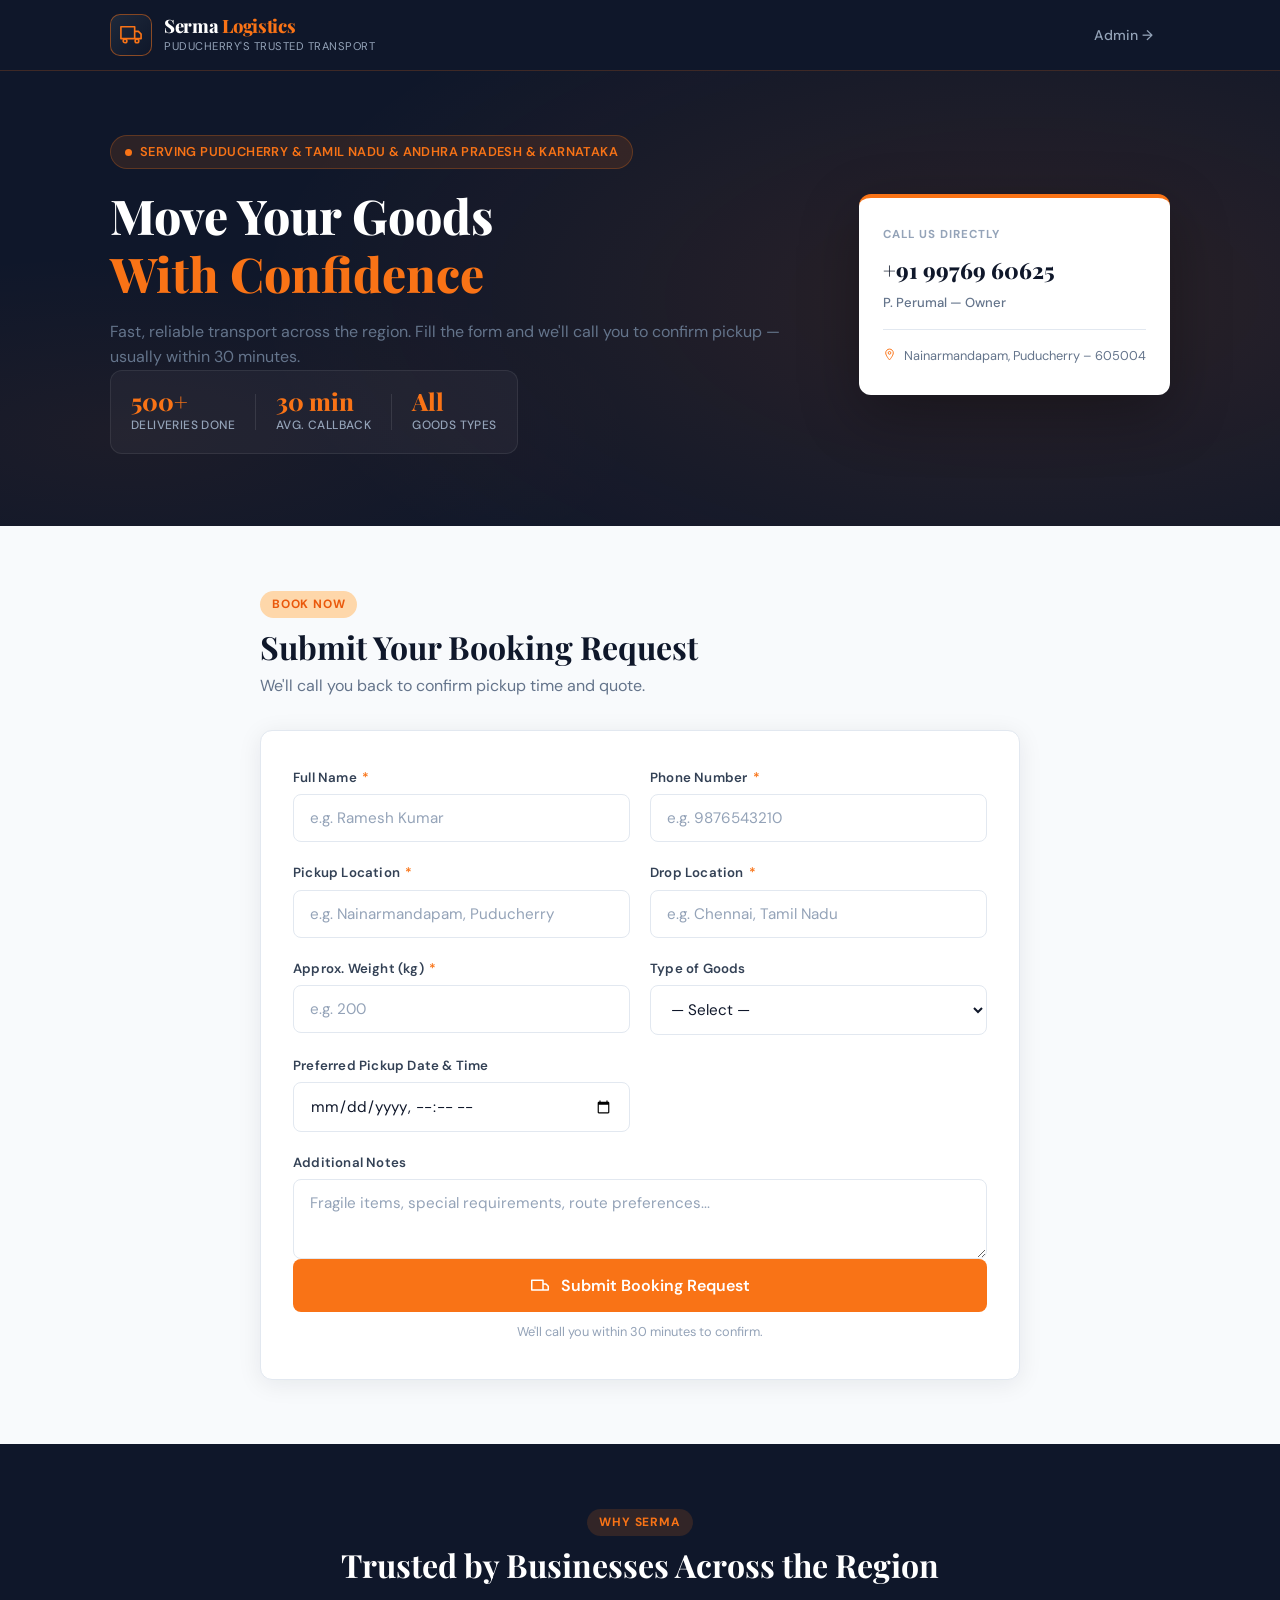
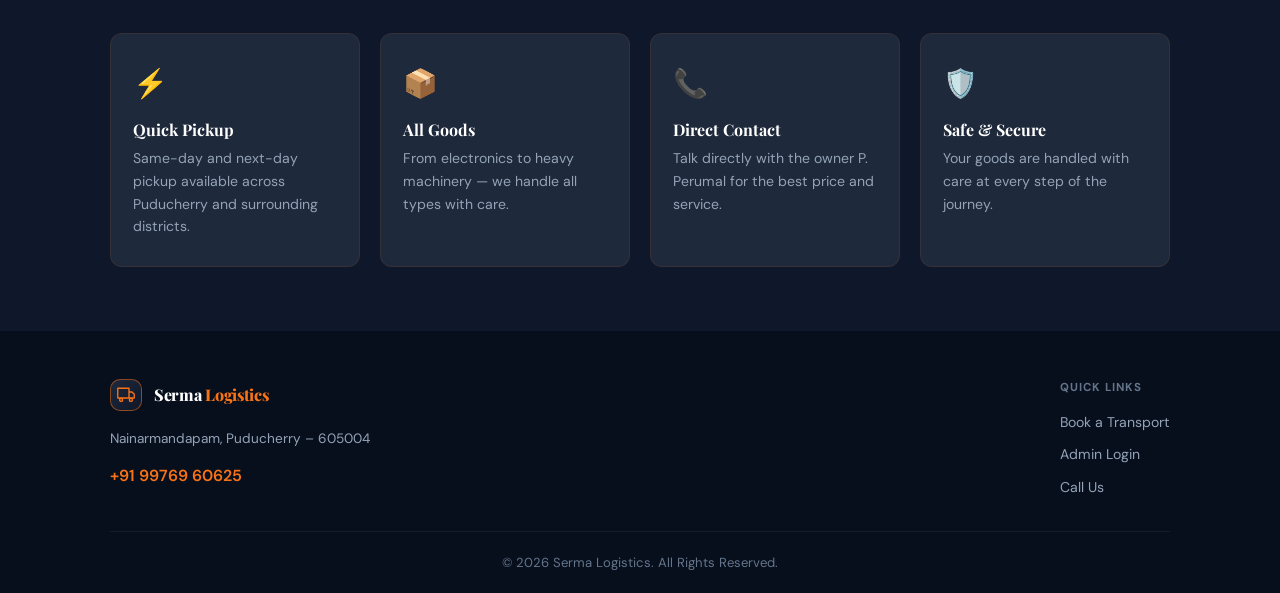
==== src/main/resources/static/index.html @ 6044b78f "initial commit" ====
<!DOCTYPE html>
<html lang="en">
<head>
  <meta charset="UTF-8" />
  <meta name="viewport" content="width=device-width, initial-scale=1.0" />
  <title>Serma Logistics — Book Your Transport</title>
  <link rel="stylesheet" href="style.css" />
  <link rel="preconnect" href="https://fonts.googleapis.com">
  <link href="https://fonts.googleapis.com/css2?family=Playfair+Display:wght@700;800&family=DM+Sans:wght@300;400;500;600&display=swap" rel="stylesheet">
</head>
<body>

  <!-- ─── Navbar ──────────────────────────────────────────────── -->
  <nav class="navbar">
    <div class="container">
      <a href="index.html" class="navbar-brand">
        <div class="logo-icon">
          <svg width="22" height="22" viewBox="0 0 24 24" fill="none">
            <path d="M1 3h15v13H1zM16 8h4l3 3v5h-7V8z" stroke="#F97316" stroke-width="1.8" stroke-linejoin="round"/>
            <circle cx="5.5" cy="18.5" r="2" stroke="#F97316" stroke-width="1.8"/>
            <circle cx="18.5" cy="18.5" r="2" stroke="#F97316" stroke-width="1.8"/>
          </svg>
        </div>
        <div class="brand-wrap">
          <div class="brand-name">Serma <span>Logistics</span></div>
          <div class="brand-tagline">Puducherry's Trusted Transport</div>
        </div>
      </a>
      <a href="admin-login.html" class="navbar-link">Admin →</a>
    </div>
  </nav>

  <!-- ─── Hero ────────────────────────────────────────────────── -->
  <section class="hero">
    <div class="hero-bg-pattern"></div>
    <div class="container hero-inner">
      <div class="hero-content">
        <div class="hero-badge">
          <span class="badge-dot"></span> Serving Puducherry & Tamil Nadu & Andhra Pradesh & Karnataka
        </div>
        <h1>Move Your Goods<br><span>With Confidence</span></h1>
        <p>Fast, reliable transport across the region. Fill the form and we'll call you to confirm pickup — usually within 30 minutes.</p>
        <div class="hero-stats">
          <div class="stat"><div class="stat-n">500+</div><div class="stat-l">Deliveries Done</div></div>
          <div class="stat-div"></div>
          <div class="stat"><div class="stat-n">30 min</div><div class="stat-l">Avg. Callback</div></div>
          <div class="stat-div"></div>
          <div class="stat"><div class="stat-n">All</div><div class="stat-l">Goods Types</div></div>
        </div>
      </div>
      <div class="hero-contact-card">
        <div class="contact-label">Call Us Directly</div>
        <a href="tel:+919976960625" class="contact-phone">+91 99769 60625</a>
        <div class="contact-name">P. Perumal — Owner</div>
        <div class="contact-addr">
          <svg width="13" height="13" viewBox="0 0 24 24" fill="none" style="flex-shrink:0;margin-top:2px"><path d="M12 2C8.13 2 5 5.13 5 9c0 5.25 7 13 7 13s7-7.75 7-13c0-3.87-3.13-7-7-7z" stroke="#F97316" stroke-width="1.8"/><circle cx="12" cy="9" r="2.5" stroke="#F97316" stroke-width="1.8"/></svg>
          Nainarmandapam, Puducherry – 605004
        </div>
      </div>
    </div>
  </section>

  <!-- ─── Booking Form ─────────────────────────────────────────── -->
  <section class="section">
    <div class="container">
      <div class="form-wrap">
        <div class="form-header">
          <div class="section-tag">Book Now</div>
          <h2>Submit Your Booking Request</h2>
          <p>We'll call you back to confirm pickup time and quote.</p>
        </div>

        <div class="card">
          <form id="bookingForm" novalidate>
            <div class="form-grid">

              <div class="form-group">
                <label for="customerName">Full Name <span class="req">*</span></label>
                <input type="text" id="customerName" placeholder="e.g. Ramesh Kumar" required />
              </div>

              <div class="form-group">
                <label for="phone">Phone Number <span class="req">*</span></label>
                <input type="tel" id="phone" placeholder="e.g. 9876543210" required />
              </div>

              <div class="form-group">
                <label for="pickupLocation">Pickup Location <span class="req">*</span></label>
                <input type="text" id="pickupLocation" placeholder="e.g. Nainarmandapam, Puducherry" required />
              </div>

              <div class="form-group">
                <label for="dropLocation">Drop Location <span class="req">*</span></label>
                <input type="text" id="dropLocation" placeholder="e.g. Chennai, Tamil Nadu" required />
              </div>

              <div class="form-group">
                <label for="weight">Approx. Weight (kg) <span class="req">*</span></label>
                <input type="number" id="weight" placeholder="e.g. 200" min="1" required />
              </div>

              <div class="form-group">
                <label for="goodsType">Type of Goods</label>
                <select id="goodsType">
                  <option value="">— Select —</option>
                  <option>Electronics</option>
                  <option>Furniture</option>
                  <option>Food &amp; Perishables</option>
                  <option>Clothing &amp; Textiles</option>
                  <option>Machinery &amp; Equipment</option>
                  <option>Construction Material</option>
                  <option>Chemicals</option>
                  <option>Other</option>
                </select>
              </div>

              <div class="form-group">
                <label for="dateTime">Preferred Pickup Date &amp; Time</label>
                <input type="datetime-local" id="dateTime" />
              </div>

              <div class="form-group full">
                <label for="notes">Additional Notes</label>
                <textarea id="notes" placeholder="Fragile items, special requirements, route preferences..."></textarea>
              </div>

            </div>

            <div id="formAlert" style="display:none;"></div>

            <button type="submit" class="btn btn-primary btn-lg btn-full" id="submitBtn">
              <span id="btnText">
                <svg width="18" height="18" viewBox="0 0 24 24" fill="none" style="margin-right:8px;vertical-align:middle"><path d="M1 3h15v13H1zM16 8h4l3 3v5h-7V8z" stroke="currentColor" stroke-width="2" stroke-linejoin="round"/></svg>
                Submit Booking Request
              </span>
              <span id="btnSpinner" style="display:none;">
                <span class="spinner"></span> Submitting...
              </span>
            </button>
            <p class="form-note">We'll call you within 30 minutes to confirm.</p>
          </form>
        </div>
      </div>
    </div>
  </section>

  <!-- ─── Why Us ───────────────────────────────────────────────── -->
  <section class="section why-section">
    <div class="container">
      <div class="section-header">
        <div class="section-tag">Why Serma</div>
        <h2>Trusted by Businesses Across the Region</h2>
      </div>
      <div class="features-grid">
        <div class="feature-card">
          <div class="feature-icon">⚡</div>
          <h3>Quick Pickup</h3>
          <p>Same-day and next-day pickup available across Puducherry and surrounding districts.</p>
        </div>
        <div class="feature-card">
          <div class="feature-icon">📦</div>
          <h3>All Goods</h3>
          <p>From electronics to heavy machinery — we handle all types with care.</p>
        </div>
        <div class="feature-card">
          <div class="feature-icon">📞</div>
          <h3>Direct Contact</h3>
          <p>Talk directly with the owner P. Perumal for the best price and service.</p>
        </div>
        <div class="feature-card">
          <div class="feature-icon">🛡️</div>
          <h3>Safe &amp; Secure</h3>
          <p>Your goods are handled with care at every step of the journey.</p>
        </div>
      </div>
    </div>
  </section>

  <!-- ─── Footer ──────────────────────────────────────────────── -->
  <footer class="footer">
    <div class="container">
      <div class="footer-inner">
        <div class="footer-brand">
          <div class="footer-logo">
            <div class="logo-icon" style="width:32px;height:32px;">
              <svg width="18" height="18" viewBox="0 0 24 24" fill="none">
                <path d="M1 3h15v13H1zM16 8h4l3 3v5h-7V8z" stroke="#F97316" stroke-width="1.8" stroke-linejoin="round"/>
                <circle cx="5.5" cy="18.5" r="2" stroke="#F97316" stroke-width="1.8"/>
                <circle cx="18.5" cy="18.5" r="2" stroke="#F97316" stroke-width="1.8"/>
              </svg>
            </div>
            <div>
              <div class="brand-name" style="font-size:1rem;">Serma <span>Logistics</span></div>
            </div>
          </div>
          <p class="footer-addr">Nainarmandapam, Puducherry – 605004</p>
          <a href="tel:+919976960625" class="footer-phone">+91 99769 60625</a>
        </div>
        <div class="footer-links">
          <div class="footer-link-title">Quick Links</div>
          <a href="index.html">Book a Transport</a>
          <a href="admin-login.html">Admin Login</a>
          <a href="tel:+919976960625">Call Us</a>
        </div>
      </div>
      <div class="footer-bottom">
        © 2026 Serma Logistics. All Rights Reserved.
      </div>
    </div>
  </footer>

  <script>
    const API_BASE = 'http://localhost:8080/api';

    document.getElementById('bookingForm').addEventListener('submit', async function(e) {
      e.preventDefault();
      const alertEl  = document.getElementById('formAlert');
      const btnText  = document.getElementById('btnText');
      const spinner  = document.getElementById('btnSpinner');
      const submitBtn = document.getElementById('submitBtn');

      const name   = document.getElementById('customerName').value.trim();
      const phone  = document.getElementById('phone').value.trim();
      const pickup = document.getElementById('pickupLocation').value.trim();
      const drop   = document.getElementById('dropLocation').value.trim();
      const weight = document.getElementById('weight').value.trim();

      if (!name || !phone || !pickup || !drop || !weight) {
        showAlert(alertEl, 'error', '⚠️ Please fill all required fields marked with *');
        return;
      }

      const payload = {
        customerName: name, phone, pickupLocation: pickup,
        dropLocation: drop, weight: parseFloat(weight),
        goodsType: document.getElementById('goodsType').value,
        dateTime:  document.getElementById('dateTime').value || null,
        notes:     document.getElementById('notes').value.trim() || null
      };

      submitBtn.disabled = true;
      btnText.style.display  = 'none';
      spinner.style.display  = 'flex';

      try {
        const res  = await fetch(`${API_BASE}/bookings`, { method:'POST', headers:{'Content-Type':'application/json'}, body: JSON.stringify(payload) });
        const data = await res.json();
        if (res.ok && data.success) {
          showAlert(alertEl, 'success', `✅ Booking submitted! Your ID is <strong>#${data.bookingId}</strong>. We will call you shortly.`);
          document.getElementById('bookingForm').reset();
        } else {
          showAlert(alertEl, 'error', '❌ ' + (data.message || 'Something went wrong.'));
        }
      } catch(err) {
        showAlert(alertEl, 'error', '❌ Cannot connect to server. Please call us directly: +91 99769 60625');
      } finally {
        submitBtn.disabled = false;
        btnText.style.display  = 'flex';
        spinner.style.display  = 'none';
      }
    });

    function showAlert(el, type, msg) {
      el.style.display = 'flex';
      el.className = `alert alert-${type}`;
      el.innerHTML = msg;
      el.scrollIntoView({ behavior:'smooth', block:'nearest' });
    }
  </script>
</body>
</html>
---- src/main/resources/static/style.css ----
/* ============================================================
   SERMA LOGISTICS — style.css
   Deep navy + warm orange — professional transport aesthetic
   Fonts: Playfair Display (headings) + DM Sans (body)
   ============================================================ */

:root {
  --brand:       #F97316;
  --brand-dark:  #EA580C;
  --brand-light: #FED7AA;
  --navy:        #0F172A;
  --navy-mid:    #1E293B;
  --navy-soft:   #334155;
  --slate:       #64748B;
  --muted:       #94A3B8;
  --border:      #E2E8F0;
  --white:       #FFFFFF;
  --bg:          #F8FAFC;

  --status-new:       #3B82F6;
  --status-confirmed: #F97316;
  --status-transit:   #8B5CF6;
  --status-done:      #22C55E;

  --radius:    12px;
  --radius-sm: 8px;
  --shadow:    0 4px 24px rgba(15,23,42,0.08);
  --shadow-md: 0 8px 40px rgba(15,23,42,0.14);
}

*, *::before, *::after { box-sizing: border-box; margin: 0; padding: 0; }
html { font-size: 16px; scroll-behavior: smooth; }
body {
  font-family: 'DM Sans', sans-serif;
  background: var(--bg);
  color: var(--navy);
  line-height: 1.6;
  min-height: 100vh;
  display: flex;
  flex-direction: column;
}

h1,h2,h3,h4 { font-family: 'Playfair Display', serif; line-height: 1.2; }
h1 { font-size: clamp(1.9rem, 5vw, 3rem); font-weight: 800; }
h2 { font-size: clamp(1.4rem, 3vw, 2rem); font-weight: 700; }
h3 { font-size: 1.1rem; font-weight: 700; }
p  { color: var(--slate); }

.container { max-width: 1100px; margin: 0 auto; padding: 0 20px; }

/* ─── Navbar ─────────────────────────────────────────────────── */
.navbar {
  background: var(--navy);
  padding: 14px 0;
  position: sticky; top: 0; z-index: 100;
  border-bottom: 1px solid rgba(249,115,22,0.2);
}
.navbar .container { display:flex; justify-content:space-between; align-items:center; }

.navbar-brand {
  display: flex; align-items: center; gap: 12px;
  text-decoration: none;
}
.logo-icon {
  width: 42px; height: 42px;
  background: linear-gradient(135deg, #1E293B 0%, #0F172A 100%);
  border: 1.5px solid rgba(249,115,22,0.5);
  border-radius: 10px;
  display: flex; align-items: center; justify-content: center;
  flex-shrink: 0;
}
.brand-wrap { display: flex; flex-direction: column; gap: 1px; }
.brand-name {
  font-family: 'Playfair Display', serif;
  font-weight: 800;
  font-size: 1.15rem;
  color: var(--white);
  letter-spacing: -0.3px;
  line-height: 1.2;
}
.brand-name span { color: var(--brand); }
.brand-tagline {
  font-size: 0.7rem;
  color: var(--muted);
  font-weight: 400;
  letter-spacing: 0.5px;
  text-transform: uppercase;
}
.navbar-link {
  color: var(--muted); text-decoration: none;
  font-size: 0.88rem; font-weight: 500;
  padding: 8px 16px; border-radius: var(--radius-sm);
  transition: all 0.2s;
  border: 1px solid transparent;
}
.navbar-link:hover { color: var(--white); border-color: rgba(249,115,22,0.3); }

/* ─── Hero ───────────────────────────────────────────────────── */
.hero {
  background: var(--navy);
  padding: 64px 0 72px;
  position: relative; overflow: hidden;
}
.hero-bg-pattern {
  position: absolute; inset: 0;
  background:
    radial-gradient(ellipse 60% 80% at 80% 50%, rgba(249,115,22,0.12), transparent),
    radial-gradient(ellipse 40% 40% at 10% 80%, rgba(249,115,22,0.06), transparent);
  pointer-events: none;
}
.hero-inner {
  display: grid;
  grid-template-columns: 1fr auto;
  gap: 48px;
  align-items: center;
  position: relative; z-index: 1;
}
.hero-badge {
  display: inline-flex; align-items: center; gap: 8px;
  background: rgba(249,115,22,0.12);
  border: 1px solid rgba(249,115,22,0.25);
  color: var(--brand);
  padding: 6px 14px; border-radius: 100px;
  font-size: 0.8rem; font-weight: 600;
  letter-spacing: 0.4px; text-transform: uppercase;
  margin-bottom: 18px;
}
.badge-dot {
  width: 7px; height: 7px;
  background: var(--brand); border-radius: 50%;
  animation: pulse 2s infinite;
}
@keyframes pulse { 0%,100%{opacity:1;transform:scale(1)} 50%{opacity:0.6;transform:scale(1.3)} }

.hero h1 { color: var(--white); margin-bottom: 16px; }
.hero h1 span { color: var(--brand); }
.hero > .container > .hero-inner > .hero-content > p {
  color: var(--muted); font-size: 1.05rem;
  max-width: 480px; margin-bottom: 32px;
}
.hero-stats {
  display: flex; align-items: center; gap: 20px;
  padding: 18px 20px;
  background: rgba(255,255,255,0.04);
  border: 1px solid rgba(255,255,255,0.08);
  border-radius: var(--radius);
  width: fit-content;
}
.stat-n { font-family: 'Playfair Display', serif; font-size: 1.5rem; font-weight: 800; color: var(--brand); line-height: 1; }
.stat-l { font-size: 0.75rem; color: var(--muted); margin-top: 3px; font-weight: 500; text-transform: uppercase; letter-spacing: 0.4px; }
.stat-div { width: 1px; height: 36px; background: rgba(255,255,255,0.1); }

/* ─── Hero Contact Card ──────────────────────────────────────── */
.hero-contact-card {
  background: var(--white);
  border-radius: var(--radius);
  padding: 28px 24px;
  min-width: 260px;
  box-shadow: 0 20px 60px rgba(0,0,0,0.3);
  border-top: 4px solid var(--brand);
}
.contact-label {
  font-size: 0.72rem; font-weight: 700;
  text-transform: uppercase; letter-spacing: 1px;
  color: var(--muted); margin-bottom: 8px;
}
.contact-phone {
  display: block;
  font-family: 'Playfair Display', serif;
  font-size: 1.4rem; font-weight: 800;
  color: var(--navy); text-decoration: none;
  margin-bottom: 4px;
  transition: color 0.2s;
}
.contact-phone:hover { color: var(--brand); }
.contact-name { font-size: 0.82rem; color: var(--slate); margin-bottom: 16px; font-weight: 500; }
.contact-addr {
  display: flex; gap: 8px;
  font-size: 0.8rem; color: var(--slate);
  line-height: 1.6;
  padding-top: 16px;
  border-top: 1px solid var(--border);
}

/* ─── Section ────────────────────────────────────────────────── */
.section { padding: 64px 0; }
.section-header { text-align: center; margin-bottom: 48px; }
.section-header h2 { margin-bottom: 8px; }
.section-tag {
  display: inline-block;
  background: var(--brand-light);
  color: var(--brand-dark);
  padding: 4px 12px; border-radius: 100px;
  font-size: 0.75rem; font-weight: 700;
  text-transform: uppercase; letter-spacing: 0.8px;
  margin-bottom: 10px;
}

/* ─── Form ───────────────────────────────────────────────────── */
.form-wrap { max-width: 760px; margin: 0 auto; }
.form-header { margin-bottom: 32px; }
.form-header h2 { margin-bottom: 6px; }
.card {
  background: var(--white); border-radius: var(--radius);
  box-shadow: var(--shadow); border: 1px solid var(--border);
  padding: 36px 32px;
}
.form-grid { display: grid; grid-template-columns: 1fr 1fr; gap: 20px; }
.form-group { display: flex; flex-direction: column; gap: 6px; }
.form-group.full { grid-column: 1 / -1; }

label { font-size: 0.83rem; font-weight: 600; color: var(--navy-soft); letter-spacing: 0.2px; }
label .req { color: var(--brand); margin-left: 2px; }

input, select, textarea {
  padding: 13px 16px;
  border: 1.5px solid var(--border); border-radius: var(--radius-sm);
  font-family: 'DM Sans', sans-serif; font-size: 0.95rem;
  color: var(--navy); background: var(--white);
  transition: border-color 0.2s, box-shadow 0.2s;
  outline: none; width: 100%;
}
input:focus, select:focus, textarea:focus {
  border-color: var(--brand);
  box-shadow: 0 0 0 3px rgba(249,115,22,0.12);
}
input::placeholder, textarea::placeholder { color: var(--muted); }
textarea { resize: vertical; min-height: 80px; }
.form-note { text-align: center; margin-top: 10px; font-size: 0.8rem; color: var(--muted); }

/* ─── Buttons ────────────────────────────────────────────────── */
.btn {
  display: inline-flex; align-items: center; justify-content: center; gap: 8px;
  padding: 13px 26px; border-radius: var(--radius-sm);
  font-family: 'DM Sans', sans-serif; font-size: 0.95rem; font-weight: 600;
  cursor: pointer; border: none; transition: all 0.2s;
  text-decoration: none; white-space: nowrap;
}
.btn-primary { background: var(--brand); color: var(--white); }
.btn-primary:hover { background: var(--brand-dark); transform: translateY(-1px); box-shadow: 0 4px 16px rgba(249,115,22,0.4); }
.btn-primary:active { transform: translateY(0); }
.btn-outline { background: transparent; color: var(--brand); border: 1.5px solid var(--brand); }
.btn-outline:hover { background: var(--brand-light); }
.btn-navy { background: var(--navy); color: var(--white); }
.btn-navy:hover { background: var(--navy-mid); }
.btn-sm { padding: 8px 16px; font-size: 0.82rem; }
.btn-lg { padding: 16px 36px; font-size: 1rem; }
.btn-full { width: 100%; }
.btn:disabled { opacity: 0.6; cursor: not-allowed; transform: none !important; box-shadow: none !important; }

/* ─── Alert ──────────────────────────────────────────────────── */
.alert {
  padding: 13px 18px; border-radius: var(--radius-sm);
  font-size: 0.88rem; font-weight: 500;
  display: flex; align-items: center; gap: 10px;
  margin-top: 16px; animation: slideIn 0.3s ease;
}
.alert-success { background: #F0FDF4; color: #16A34A; border: 1px solid #BBF7D0; }
.alert-error   { background: #FFF1F2; color: #E11D48; border: 1px solid #FECDD3; }
@keyframes slideIn { from{opacity:0;transform:translateY(-8px)} to{opacity:1;transform:translateY(0)} }

/* ─── Spinner ────────────────────────────────────────────────── */
.spinner {
  width: 18px; height: 18px;
  border: 2px solid rgba(255,255,255,0.3);
  border-top-color: white; border-radius: 50%;
  animation: spin 0.7s linear infinite; display: inline-block;
}
@keyframes spin { to { transform: rotate(360deg); } }

/* ─── Why Section ────────────────────────────────────────────── */
.why-section { background: var(--navy); }
.why-section .section-tag { background: rgba(249,115,22,0.15); color: var(--brand); }
.why-section h2 { color: var(--white); }
.features-grid { display: grid; grid-template-columns: repeat(auto-fit, minmax(220px, 1fr)); gap: 20px; }
.feature-card {
  background: var(--navy-mid);
  border: 1px solid rgba(249,115,22,0.1);
  border-radius: var(--radius); padding: 28px 22px;
  transition: border-color 0.2s, transform 0.2s;
}
.feature-card:hover { border-color: rgba(249,115,22,0.3); transform: translateY(-3px); }
.feature-icon { font-size: 28px; margin-bottom: 14px; }
.feature-card h3 { color: var(--white); margin-bottom: 8px; font-size: 1rem; }
.feature-card p { color: var(--muted); font-size: 0.88rem; }

/* ─── Footer ─────────────────────────────────────────────────── */
.footer { background: #070F1C; color: var(--muted); margin-top: auto; }
.footer-inner {
  display: grid; grid-template-columns: 1fr auto;
  gap: 48px; padding: 48px 0 32px;
  border-bottom: 1px solid rgba(255,255,255,0.06);
}
.footer-brand { max-width: 300px; }
.footer-logo { display: flex; align-items: center; gap: 12px; margin-bottom: 16px; }
.footer-addr { font-size: 0.85rem; line-height: 1.8; margin-bottom: 12px; color: var(--muted); }
.footer-phone {
  display: inline-block; color: var(--brand);
  font-weight: 600; font-size: 1rem;
  text-decoration: none;
}
.footer-phone:hover { text-decoration: underline; }
.footer-links { display: flex; flex-direction: column; gap: 10px; }
.footer-link-title { font-size: 0.72rem; font-weight: 700; text-transform: uppercase; letter-spacing: 1px; color: var(--slate); margin-bottom: 4px; }
.footer-links a { color: var(--muted); text-decoration: none; font-size: 0.88rem; transition: color 0.2s; }
.footer-links a:hover { color: var(--white); }
.footer-bottom {
  padding: 20px 0;
  font-size: 0.82rem; text-align: center; color: var(--slate);
}

/* ─── Login Page ─────────────────────────────────────────────── */
.login-page {
  min-height: 100vh; display: flex; align-items: center;
  justify-content: center; background: var(--navy);
  padding: 20px; position: relative; overflow: hidden;
}
.login-bg-pattern {
  position: absolute; inset: 0;
  background:
    radial-gradient(ellipse 70% 70% at 20% 50%, rgba(249,115,22,0.08), transparent),
    radial-gradient(ellipse 50% 50% at 80% 20%, rgba(249,115,22,0.05), transparent);
  pointer-events: none;
}
.login-card {
  background: var(--white); border-radius: 20px;
  padding: 44px 40px; width: 100%; max-width: 420px;
  position: relative; z-index: 1;
  box-shadow: 0 32px 80px rgba(0,0,0,0.5);
}
.login-logo { text-align: center; margin-bottom: 28px; }
.login-logo-icon {
  width: 64px; height: 64px;
  background: var(--navy);
  border: 2px solid rgba(249,115,22,0.3);
  border-radius: 16px;
  display: inline-flex; align-items: center; justify-content: center;
  margin-bottom: 14px;
}
.login-brand-name {
  font-family: 'Playfair Display', serif;
  font-size: 1.5rem; font-weight: 800;
  color: var(--navy);
}
.login-brand-name span { color: var(--brand); }
.login-brand-sub { font-size: 0.75rem; color: var(--muted); text-transform: uppercase; letter-spacing: 0.8px; margin-top: 3px; }
.login-divider { width: 40px; height: 3px; background: var(--brand); border-radius: 2px; margin: 18px auto; }
.login-title { font-family: 'Playfair Display', serif; font-size: 1.1rem; font-weight: 700; color: var(--navy); }
.login-subtitle { font-size: 0.83rem; color: var(--slate); margin-top: 4px; }
.login-contact-strip {
  display: flex; align-items: center; justify-content: center; gap: 6px;
  margin-top: 20px; padding-top: 16px;
  border-top: 1px solid var(--border);
  font-size: 0.8rem; color: var(--muted);
}
.login-contact-strip a { color: var(--brand); font-weight: 600; text-decoration: none; }

/* ─── Dashboard Header ───────────────────────────────────────── */
.dash-header {
  background: var(--navy);
  padding: 16px 0; margin-bottom: 32px;
  border-bottom: 1px solid rgba(249,115,22,0.15);
}
.dash-header .container { display:flex; justify-content:space-between; align-items:center; flex-wrap:wrap; gap:12px; }
.dash-header-left { display: flex; align-items: center; }
.dash-actions { display:flex; align-items:center; gap:10px; flex-wrap:wrap; }
.dash-admin-info { color: var(--muted); font-size: 0.85rem; margin-right: 4px; }

/* ─── Stats ──────────────────────────────────────────────────── */
.stats-grid { display:grid; grid-template-columns:repeat(auto-fit,minmax(160px,1fr)); gap:16px; margin-bottom:28px; }
.stat-card {
  background: var(--white); border:1px solid var(--border);
  border-radius: var(--radius); padding: 20px; text-align: center;
}
.stat-card .stat-number { font-family:'Playfair Display',serif; font-size:2.2rem; font-weight:800; color:var(--navy); line-height:1; }
.stat-card .stat-label  { font-size:0.75rem; color:var(--slate); font-weight:500; text-transform:uppercase; letter-spacing:0.6px; margin-top:5px; }
.stat-card.orange { border-top: 3px solid var(--brand); }
.stat-card.blue   { border-top: 3px solid var(--status-new); }
.stat-card.purple { border-top: 3px solid var(--status-transit); }
.stat-card.green  { border-top: 3px solid var(--status-done); }

/* ─── Filter Bar ─────────────────────────────────────────────── */
.filter-bar { display:flex; gap:10px; flex-wrap:wrap; margin-bottom:20px; align-items:center; }
.filter-bar input { max-width:280px; padding:10px 16px; font-size:0.88rem; }
.filter-btn {
  padding:8px 16px; border-radius:var(--radius-sm);
  border:1.5px solid var(--border); background:var(--white);
  color:var(--slate); font-size:0.82rem; font-weight:600;
  cursor:pointer; transition:all 0.15s;
}
.filter-btn.active { background:var(--navy); color:var(--white); border-color:var(--navy); }
.filter-btn:hover:not(.active) { border-color:var(--brand); color:var(--brand); }

/* ─── Table ──────────────────────────────────────────────────── */
.table-wrap { overflow-x:auto; background:var(--white); border-radius:var(--radius); box-shadow:var(--shadow); border:1px solid var(--border); }
table { width:100%; border-collapse:collapse; font-size:0.88rem; }
thead { background:var(--navy); color:var(--white); }
thead th { padding:14px 16px; text-align:left; font-family:'DM Sans',sans-serif; font-weight:600; font-size:0.75rem; text-transform:uppercase; letter-spacing:0.8px; white-space:nowrap; }
tbody tr { border-bottom:1px solid var(--border); transition:background 0.15s; }
tbody tr:hover { background:#F8FAFC; }
tbody tr:last-child { border-bottom:none; }
tbody td { padding:14px 16px; color:var(--navy); vertical-align:middle; }
.td-name { font-weight:600; }
.td-phone a { color:var(--brand); text-decoration:none; font-weight:600; }
.td-phone a:hover { text-decoration:underline; }
.td-route { color:var(--slate); font-size:0.83rem; }
.route-arrow { color:var(--brand); margin:0 4px; }
.action-btns { display:flex; gap:6px; flex-wrap:wrap; }
.btn-confirm { background:#EFF6FF; color:var(--status-new);  border:1px solid #BFDBFE; }
.btn-transit { background:#F5F3FF; color:var(--status-transit); border:1px solid #DDD6FE; }
.btn-done    { background:#F0FDF4; color:var(--status-done); border:1px solid #BBF7D0; }
.btn-delete  { background:#FFF1F2; color:#E11D48; border:1px solid #FECDD3; }
.btn-confirm:hover { background:var(--status-new); color:#fff; }
.btn-transit:hover { background:var(--status-transit); color:#fff; }
.btn-done:hover    { background:var(--status-done); color:#fff; }
.btn-delete:hover  { background:#E11D48; color:#fff; }

/* ─── Badges ─────────────────────────────────────────────────── */
.badge { display:inline-flex; align-items:center; gap:5px; padding:4px 10px; border-radius:100px; font-size:0.72rem; font-weight:600; text-transform:uppercase; letter-spacing:0.4px; }
.badge-new       { background:#EFF6FF; color:var(--status-new); }
.badge-confirmed { background:#FFF7ED; color:var(--status-confirmed); }
.badge-transit   { background:#F5F3FF; color:var(--status-transit); }
.badge-done      { background:#F0FDF4; color:var(--status-done); }

/* ─── Toast ──────────────────────────────────────────────────── */
.toast {
  position:fixed; bottom:24px; right:24px;
  background:var(--navy); color:var(--white);
  padding:14px 20px; border-radius:var(--radius);
  font-size:0.88rem; font-weight:500;
  box-shadow:var(--shadow-md); z-index:9999;
  display:flex; align-items:center; gap:10px;
  animation:toastIn 0.3s ease; max-width:320px;
}
.toast.success { border-left:4px solid var(--status-done); }
.toast.error   { border-left:4px solid #EF4444; }
@keyframes toastIn { from{opacity:0;transform:translateX(20px)} to{opacity:1;transform:translateX(0)} }

/* ─── Empty State ────────────────────────────────────────────── */
.empty-state { text-align:center; padding:64px 20px; color:var(--slate); }
.empty-state .icon { font-size:52px; margin-bottom:14px; }
.empty-state h3 { color:var(--navy); margin-bottom:8px; }
.mt-md { margin-top:16px; }

/* ─── Responsive ─────────────────────────────────────────────── */
@media (max-width: 900px) {
  .hero-inner { grid-template-columns: 1fr; }
  .hero-contact-card { max-width: 360px; }
  .footer-inner { grid-template-columns: 1fr; gap: 24px; }
}
@media (max-width: 768px) {
  .form-grid { grid-template-columns: 1fr; }
  .form-group.full { grid-column: 1; }
  .card { padding: 24px 18px; }
  .hero-stats { flex-wrap: wrap; gap: 12px; }
  thead th:nth-child(4), tbody td:nth-child(4) { display:none; }
  .login-card { padding: 32px 22px; }
}
@media (max-width: 480px) {
  .stats-grid { grid-template-columns: 1fr 1fr; }
  .hero { padding: 40px 0; }
}
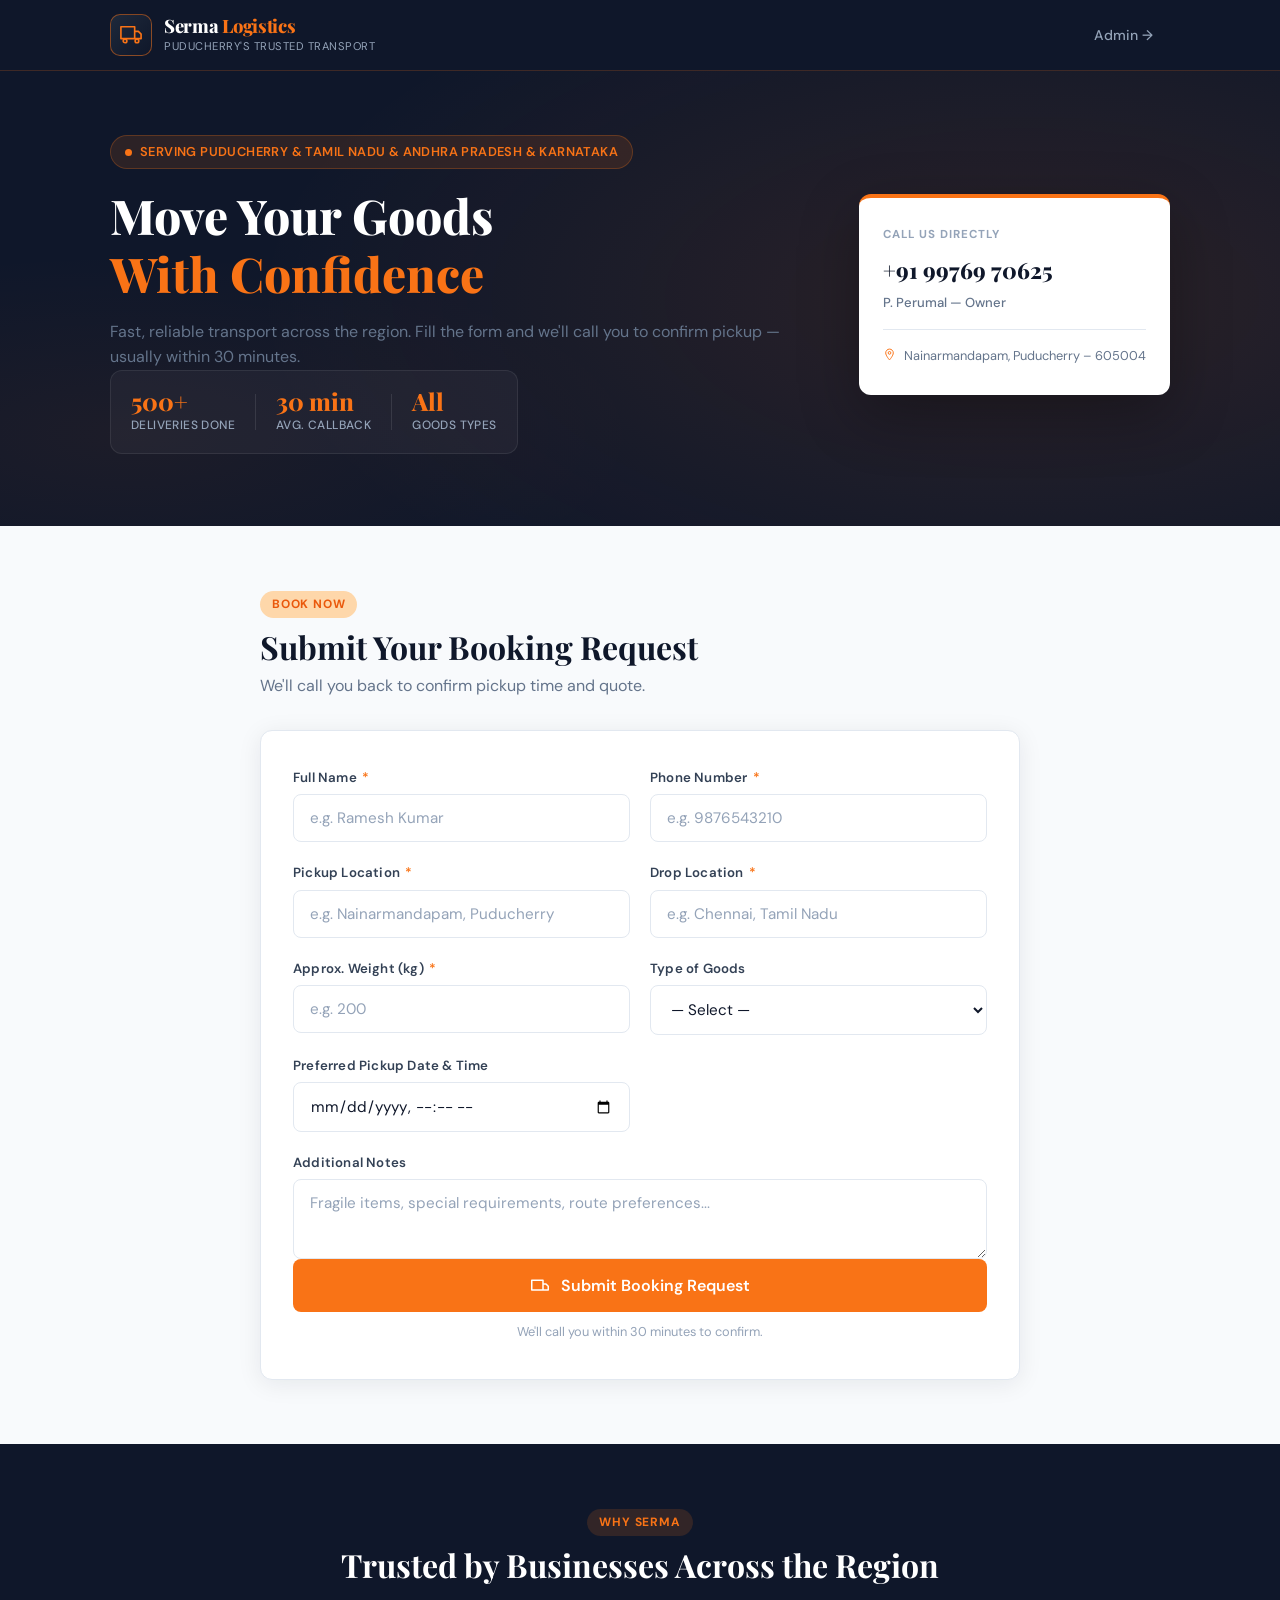
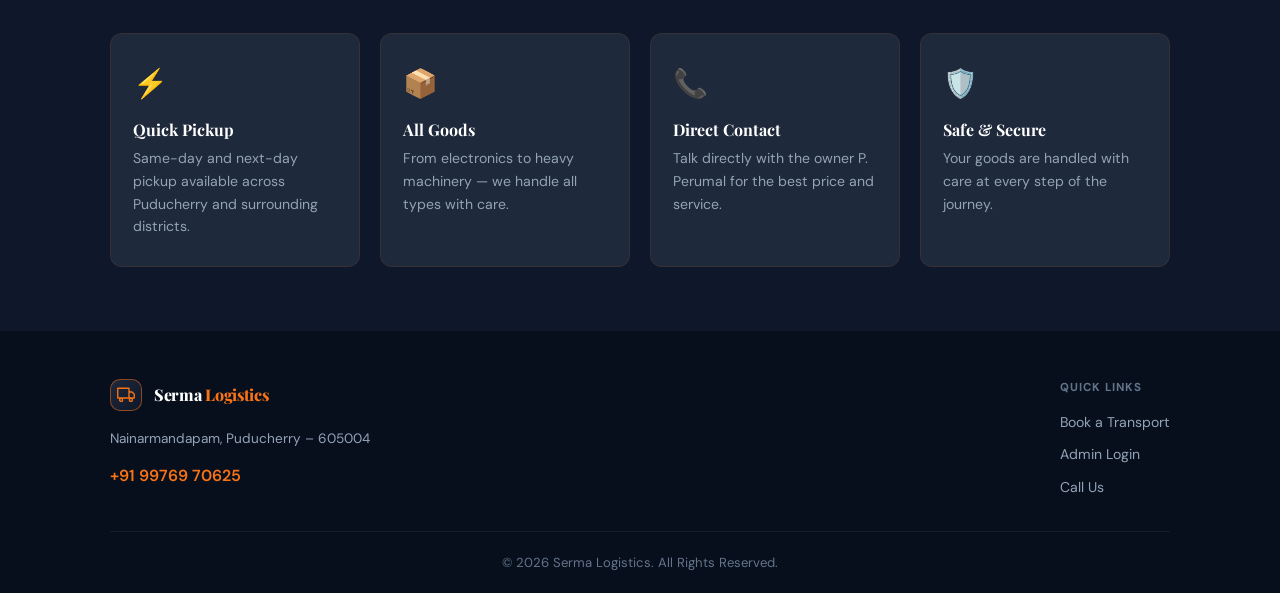
==== commit b6de640f: "updating mobile no" ====
--- a/src/main/resources/static/index.html
+++ b/src/main/resources/static/index.html
@@ -5,6 +5,7 @@
   <meta name="viewport" content="width=device-width, initial-scale=1.0" />
   <title>Serma Logistics — Book Your Transport</title>
   <link rel="stylesheet" href="style.css" />
+  <meta name="google-site-verification" content="Dr37wMnsQLpo07ZCFdmfG70IZA1apEuTFEzWDJs0NHU" />
   <link rel="preconnect" href="https://fonts.googleapis.com">
   <link href="https://fonts.googleapis.com/css2?family=Playfair+Display:wght@700;800&family=DM+Sans:wght@300;400;500;600&display=swap" rel="stylesheet">
 </head>
@@ -50,7 +51,7 @@
       </div>
       <div class="hero-contact-card">
         <div class="contact-label">Call Us Directly</div>
-        <a href="tel:+919976960625" class="contact-phone">+91 99769 60625</a>
+        <a href="tel:+919976970625" class="contact-phone">+91 99769 70625</a>
         <div class="contact-name">P. Perumal — Owner</div>
         <div class="contact-addr">
           <svg width="13" height="13" viewBox="0 0 24 24" fill="none" style="flex-shrink:0;margin-top:2px"><path d="M12 2C8.13 2 5 5.13 5 9c0 5.25 7 13 7 13s7-7.75 7-13c0-3.87-3.13-7-7-7z" stroke="#F97316" stroke-width="1.8"/><circle cx="12" cy="9" r="2.5" stroke="#F97316" stroke-width="1.8"/></svg>
@@ -194,13 +195,13 @@
             </div>
           </div>
           <p class="footer-addr">Nainarmandapam, Puducherry – 605004</p>
-          <a href="tel:+919976960625" class="footer-phone">+91 99769 60625</a>
+          <a href="tel:+919976970625" class="footer-phone">+91 99769 70625</a>
         </div>
         <div class="footer-links">
           <div class="footer-link-title">Quick Links</div>
           <a href="index.html">Book a Transport</a>
           <a href="admin-login.html">Admin Login</a>
-          <a href="tel:+919976960625">Call Us</a>
+          <a href="tel:+919976970625">Call Us</a>
         </div>
       </div>
       <div class="footer-bottom">
@@ -210,7 +211,7 @@
   </footer>
 
   <script>
-    const API_BASE = 'http://localhost:8080/api';
+    const API_BASE = 'https://logistics-app-pfes.onrender.com/api';
 
     document.getElementById('bookingForm').addEventListener('submit', async function(e) {
       e.preventDefault();
@@ -252,7 +253,7 @@
           showAlert(alertEl, 'error', '❌ ' + (data.message || 'Something went wrong.'));
         }
       } catch(err) {
-        showAlert(alertEl, 'error', '❌ Cannot connect to server. Please call us directly: +91 99769 60625');
+        showAlert(alertEl, 'error', '❌ Cannot connect to server. Please call us directly: +91 99769 70625');
       } finally {
         submitBtn.disabled = false;
         btnText.style.display  = 'flex';
